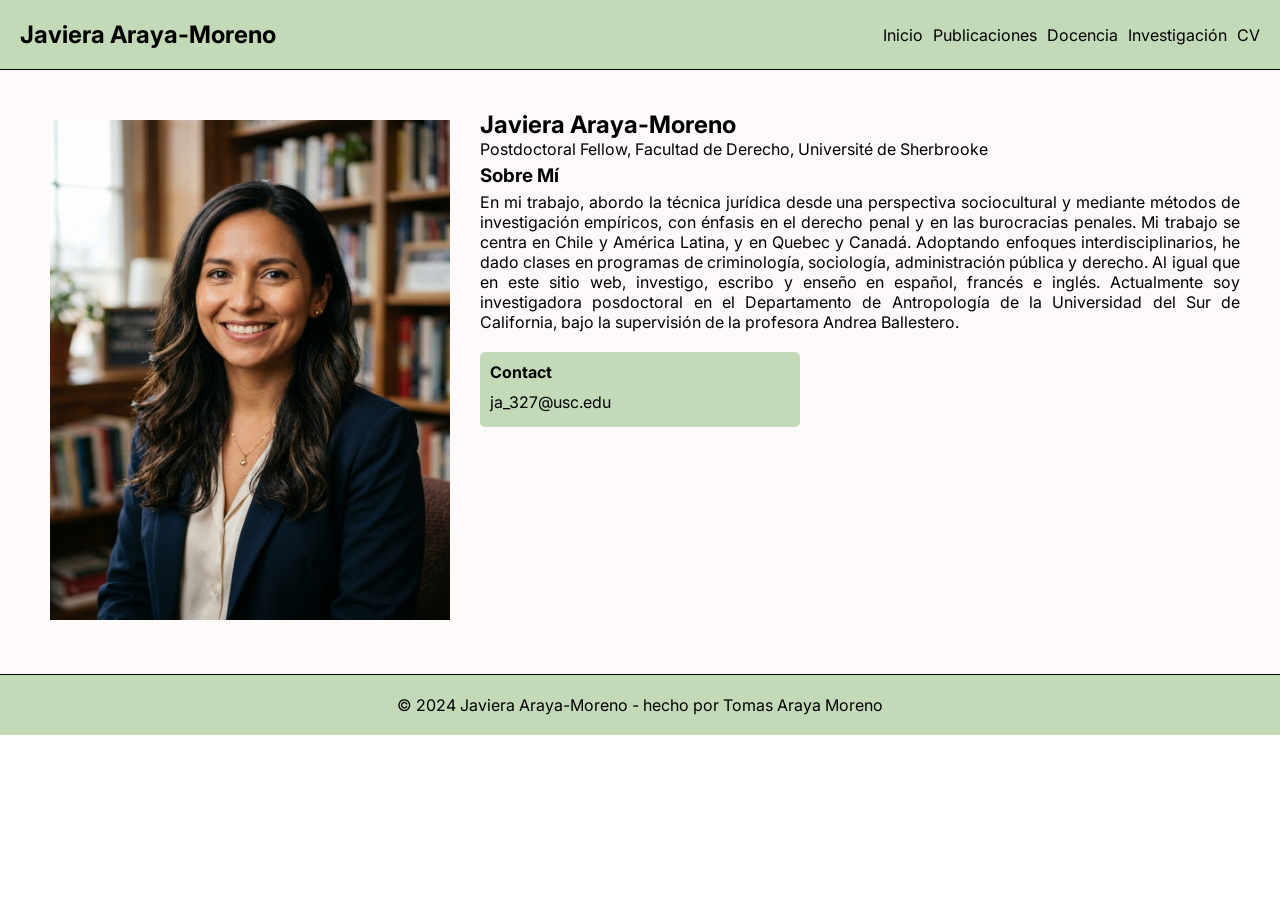
==== index.html @ eb32d202 "Se sube primera version" ====
<!doctype html>
<html lang="es">

<head>
  <meta charset="UTF-8" />
  <meta name="viewport" content="width=device-width, initial-scale=1.0" />
  <link rel="stylesheet" href="styles.css" />
  <title>Javiera Araya-Moreno</title>
</head>

<body>
  <header>
    <nav class="navbar">
      <a href="index.html" class="nav-logo">
        <h2>Javiera Araya-Moreno</h2>
      </a>
      <input type="checkbox" id="nav-toggle" />
      <label class="menu-icon" for="nav-toggle">☰</label>
      <ul class="nav-menu">
        <li class="nav-item">
          <a href="index.html" class="nav-link">Inicio</a>
        </li>
        <li class="nav-item">
          <a href="publications.html" class="nav-link">Publicaciones</a>
        </li>
        <li class="nav-item">
          <a href="teaching.html" class="nav-link">Docencia</a>
        </li>
        <li class="nav-item">
          <a href="research.html" class="nav-link">Investigación</a>
        </li>
        <li class="nav-item">
          <a href="https://drive.google.com/file/d/1hXrnhEDVCk3Q2ZqJuEzyL12JjMLD5XQJ/view?usp=sharing" class="nav-link">CV</a>
        </li>
      </ul>
    </nav>
  </header>
  <main id="main-content">
    <section class="hero" id="home">
      <div class="image-wrap">
        <img src="img/javiera-perfil.jpg" alt="foto perfil de Javiera" class="hero-image" width="400" height="500" />
      </div>
      <div class="bio-wrap">
        <h2 class="hero-title">Javiera Araya-Moreno</h2>
        <p class="role">
          Postdoctoral Fellow, Facultad de Derecho, Université de Sherbrooke
        </p>
        <h3 class="about-me-title">Sobre Mí</h3>
        <p class="bio">
          En mi trabajo, abordo la técnica jurídica desde una perspectiva sociocultural y mediante métodos de investigación empíricos, con énfasis en el derecho penal y en las burocracias penales. Mi trabajo se centra en Chile y América Latina, y en Quebec y Canadá. Adoptando enfoques interdisciplinarios, he dado clases en programas de criminología, sociología, administración pública y derecho. Al igual que en este sitio web, investigo, escribo y enseño en español, francés e inglés. Actualmente soy investigadora posdoctoral en el Departamento de Antropología de la Universidad del Sur de California, bajo la supervisión de la profesora Andrea Ballestero.
        </p>
        <div class="contact-card">
          <h4>Contact</h4>
          <a href="mailto:ja_327@usc.edu">ja_327@usc.edu</a>
        </div>
      </div>
    </section>
  </main>
  <footer>
    <p>&copy; 2024 Javiera Araya-Moreno - hecho por Tomas Araya Moreno</p>
  </footer>
</body>

</html>
---- styles.css ----
@import url('https://fonts.googleapis.com/css2?family=Inter:ital,opsz,wght@0,14..32,100..900;1,14..32,100..900&family=Lato&family=Poppins&display=swap');

* {
    margin: 0;
    padding: 0;
    box-sizing: border-box;
    font-family: 'Inter', sans-serif;
}

:root {
    --clr-menu: #D11A5B;
    --clr-header-bg: #38A3A5;
    --clr-amazonas: #007A48;
    --clr-mint: #C2DAB8;
    --clr-black: #000000;
    --clr-snow: #FFFAFA;
    --clr-azure: #F0FFFF;
}

ul {
    list-style: none;
}

a {
    text-decoration: none;
}

header {
    background: var(--clr-mint);
    border-bottom: 1px solid var(--clr-black);
    position: sticky;
    top: 0;
    z-index: 1000;
}

header .navbar {
    display: flex;
    padding: 20px;
    justify-content: space-between;
    align-items: center;
}

#nav-toggle, .menu-icon {
    display: none;
}

.navbar,
.nav-logo,
.nav-link {
    color: var(--clr-black);
}

.navbar .nav-menu {
    display: flex;
    gap: 10px;
}

.nav-item:hover {
    background: var(--clr-menu);
    color: white;
}

.nav-link:hover {
    color: white;
}

.hero {
    display: flex;
    gap: 20px;
    padding: 40px;
    background: var(--clr-snow);
}


footer {
    background: var(--clr-mint);
    text-align: center;
    padding: 20px;
    border-top: 1px solid var(--clr-black);
    width: 100%;
}

.teaching-footer {
    position: fixed;
    left: 0px;
    bottom: 0px;
}

.areas-exp {
    margin-top: 20px;
}

.areas-exp h4 {
    margin-bottom: 10px;
}

.areas-exp ul {
    display: flex;
    flex-wrap: wrap;
    gap: 10px;
}

.areas-exp li {
    background: var(--clr-mint);
    padding: 5px 10px;
    border-radius: 5px;
}

.contact-card {
    margin-top: 20px;
    background: var(--clr-mint);
    width: 320px;
    padding: 10px;
    border-radius: 5px;
}

.contact-card h4 {
    margin-bottom: 10px;
}

.contact-card a {
    display: block;
    color: var(--clr-black);
    margin-bottom: 5px;
}

.bio {
    margin-bottom: 20px;
    margin-top: 5px;
    text-align: justify;
}

.about-me-title {
    margin-bottom: 5px;
    margin-top: 5px;
}

.publications-title {
    text-align: center;
    margin-top: 20px;
    margin-bottom: 20px;
}

.peer-reviewed-articles-title {
    margin-top: 5px;
    margin-bottom: 5px;
    text-align: center;
}

.peer-reviewed-articles {
    list-style-type: disc;
    padding-left: 20px;
}

.peer-reviewed-article {
    margin: 10px;
    list-style-type: disc;
}

.publications-title {
    margin-top: 20px;
    margin-bottom: 20px;
}

.book-chapters {
    list-style-type: disc;
    padding-left: 20px;
}

.book-chapter-title {
    text-align: center;
    margin-top: 5px;
    margin-bottom: 5px;
}

.book-chapter {   
    margin: 10px;
    list-style-type: disc;
}

.publications-section {
    background: var(--clr-azure);
    padding: 20px;
}

.translation-title {
    margin-top: 5px;
    margin-bottom: 5px;
    text-align: center;
}

.translations {
    list-style-type: disc;
    padding-left: 20px;
}

.translation {
    margin: 10px;
    list-style-type: disc;
}

.book-review-title {
    text-align: center;
    margin-top: 5px;
    margin-bottom: 5px;
}

.book-review-title {
    margin-top: 5px;
    margin-bottom: 5px;
    text-align: center;
}

.book-reviews {
    list-style-type: disc;
    padding-left: 20px;
}

.book-review {
    margin: 10px;
    list-style-type: disc;
}

.other-articles {
    list-style-type: disc;
    padding-left: 20px;
}

.other-article {
    margin: 10px;
    list-style-type: disc;
}

.other-articles-title {
    text-align: center;
    margin-top: 5px;
    margin-bottom: 5px;
}

.research-reports-title {
    text-align: center;
    margin-top: 5px;
    margin-bottom: 5px;
}

.research-reports {
    list-style-type: disc;
    padding-left: 20px;
}

.research-report {
    margin: 10px;
    list-style-type: disc;
}

.teaching-container {
    margin: 10px;
    padding: 20px;
    display: flex;
    flex-direction: column;
    align-items: center;
    text-align: justify;
    position: relative;
    z-index: 1;
}

.teaching-title {
    text-align: center;
    margin-top: 5px;
    margin-bottom: 5px;
}

.teaching-paragraph {
    margin: 10px 0;
}

p.teaching-paragraph {
    font-size: 16px;
}

.teaching-topics {
    padding-left: 20px;
}

.teaching-topic {
    margin: 10px;
}

.research-title {
    text-align: center;
    margin-top: 5px;
    margin-bottom: 5px;
}

.research-container {
    margin: 10px;
    padding: 20px;
    display: flex;
    flex-direction: column;
    align-items: center;
    text-align: justify;
    position: relative;
}

.research-paragraph {
    margin: 10px;
}

.research-topics {
    list-style: decimal;
    padding-left: 20px;
    align-items: center;
}

.research-topic {
    margin: 10px;
    list-style-type: decimal;
    align-items: center;
}

.research-topic-paragraph {
    margin: 10px 0;
}

.image-wrap {
    margin: 10px;
}

@media (max-width: 767px) {
    header .navbar {
        flex-wrap: wrap;
    }

    #nav-toggle {
        display: block;
        position: absolute;
        opacity: 0;
        width: 1px;
        height: 1px;
        overflow: hidden;
    }

    .menu-icon {
        display: block;
        font-size: 1.75rem;
        line-height: 1;
        cursor: pointer;
        padding: 10px;
    }

    #nav-toggle:focus + .menu-icon,
    #nav-toggle:focus-visible + .menu-icon {
        outline: 2px solid var(--clr-menu);
        outline-offset: 2px;
    }

    .navbar .nav-menu {
        display: none;
        width: 100%;
        flex-direction: column;
        gap: 0;
    }

    #nav-toggle:checked ~ .nav-menu {
        display: flex;
    }

    .nav-item {
        width: 100%;
    }

    .nav-link {
        display: block;
        padding: 12px 5px;
    }
}
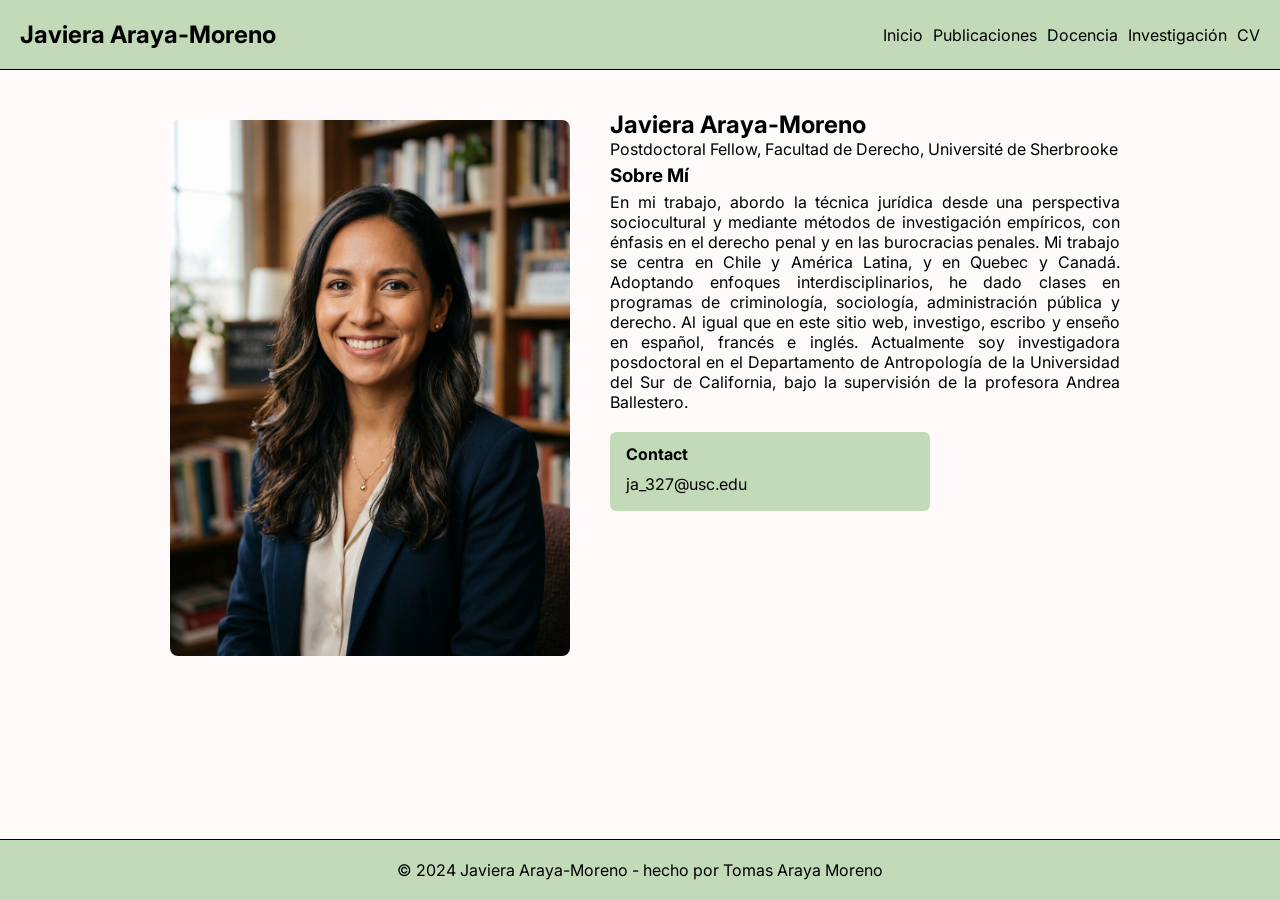
==== commit 47e43daa: "Se agrega favicon al sitio web" ====
--- a/index.html
+++ b/index.html
@@ -5,6 +5,7 @@
   <meta charset="UTF-8" />
   <meta name="viewport" content="width=device-width, initial-scale=1.0" />
   <link rel="stylesheet" href="styles.css" />
+  <link rel="icon" href="img/educacion.png" />
   <title>Javiera Araya-Moreno</title>
 </head>
 
--- a/styles.css
+++ b/styles.css
@@ -5,6 +5,19 @@
     padding: 0;
     box-sizing: border-box;
     font-family: 'Inter', sans-serif;
+}
+
+body {
+    display: flex;
+    flex-direction: column;
+    min-height: 100vh;
+    background: var(--clr-snow);
+    color: var(--clr-black);
+}
+
+main {
+    flex: 1;
+    width: 100%;
 }
 
 :root {
@@ -23,6 +36,21 @@
 
 a {
     text-decoration: none;
+    overflow-wrap: break-word;
+}
+
+p, li {
+    overflow-wrap: break-word;
+}
+
+.peer-reviewed-article a,
+.book-chapter a,
+.translation a,
+.book-review a,
+.other-article a,
+.research-report a {
+    word-break: break-all;
+    overflow-wrap: anywhere;
 }
 
 header {
@@ -55,19 +83,21 @@
     gap: 10px;
 }
 
-.nav-item:hover {
-    background: var(--clr-menu);
-    color: white;
-}
-
 .nav-link:hover {
-    color: white;
+    color: var(--clr-menu);
+}
+
+.nav-logo:hover {
+    color: var(--clr-menu);
 }
 
 .hero {
     display: flex;
-    gap: 20px;
-    padding: 40px;
+    gap: 30px;
+    padding: 40px 20px;
+    max-width: 1000px;
+    margin: 0 auto;
+    width: 100%;
     background: var(--clr-snow);
 }
 
@@ -81,9 +111,7 @@
 }
 
 .teaching-footer {
-    position: fixed;
-    left: 0px;
-    bottom: 0px;
+    position: static;
 }
 
 .areas-exp {
@@ -104,14 +132,18 @@
     background: var(--clr-mint);
     padding: 5px 10px;
     border-radius: 5px;
+    max-width: 100%;
+    overflow-wrap: break-word;
 }
 
 .contact-card {
     margin-top: 20px;
     background: var(--clr-mint);
-    width: 320px;
-    padding: 10px;
-    border-radius: 5px;
+    width: 100%;
+    max-width: 320px;
+    padding: 12px 16px;
+    border-radius: 6px;
+    box-sizing: border-box;
 }
 
 .contact-card h4 {
@@ -180,7 +212,10 @@
 
 .publications-section {
     background: var(--clr-azure);
-    padding: 20px;
+    padding: 30px 20px;
+    max-width: 900px;
+    margin: 0 auto;
+    width: 100%;
 }
 
 .translation-title {
@@ -254,11 +289,12 @@
 }
 
 .teaching-container {
-    margin: 10px;
-    padding: 20px;
+    max-width: 900px;
+    margin: 0 auto;
+    padding: 30px 20px;
+    width: 100%;
     display: flex;
     flex-direction: column;
-    align-items: center;
     text-align: justify;
     position: relative;
     z-index: 1;
@@ -293,11 +329,12 @@
 }
 
 .research-container {
-    margin: 10px;
-    padding: 20px;
+    max-width: 900px;
+    margin: 0 auto;
+    padding: 30px 20px;
+    width: 100%;
     display: flex;
     flex-direction: column;
-    align-items: center;
     text-align: justify;
     position: relative;
 }
@@ -324,6 +361,21 @@
 
 .image-wrap {
     margin: 10px;
+    flex-shrink: 0;
+    max-width: 400px;
+}
+
+.hero-image {
+    max-width: 100%;
+    height: auto;
+    display: block;
+    border-radius: 8px;
+    object-fit: cover;
+}
+
+.bio-wrap {
+    flex: 1;
+    min-width: 0;
 }
 
 @media (max-width: 767px) {
@@ -373,6 +425,68 @@
         display: block;
         padding: 12px 5px;
     }
-}
-
-
+
+    .hero {
+        flex-direction: column;
+        align-items: center;
+        padding: 24px 16px;
+        gap: 20px;
+    }
+
+    .image-wrap {
+        margin: 0 auto;
+        width: 100%;
+        max-width: 280px;
+        display: flex;
+        justify-content: center;
+    }
+
+    .hero-image {
+        max-width: 260px;
+        width: 100%;
+        height: auto;
+    }
+
+    .nav-logo h2 {
+        font-size: clamp(1.1rem, 4.5vw, 1.5rem);
+    }
+
+    .bio,
+    .teaching-container,
+    .research-container,
+    .teaching-paragraph,
+    .research-paragraph,
+    .research-topic-paragraph {
+        text-align: left;
+    }
+
+    .publications-section,
+    .teaching-container,
+    .research-container {
+        padding: 24px 16px;
+    }
+
+    .peer-reviewed-articles,
+    .book-chapters,
+    .translations,
+    .book-reviews,
+    .other-articles,
+    .research-reports,
+    .teaching-topics,
+    .research-topics {
+        padding-left: 20px;
+    }
+
+    .peer-reviewed-article,
+    .book-chapter,
+    .translation,
+    .book-review,
+    .other-article,
+    .research-report,
+    .teaching-topic,
+    .research-topic {
+        margin: 10px 0;
+    }
+}
+
+
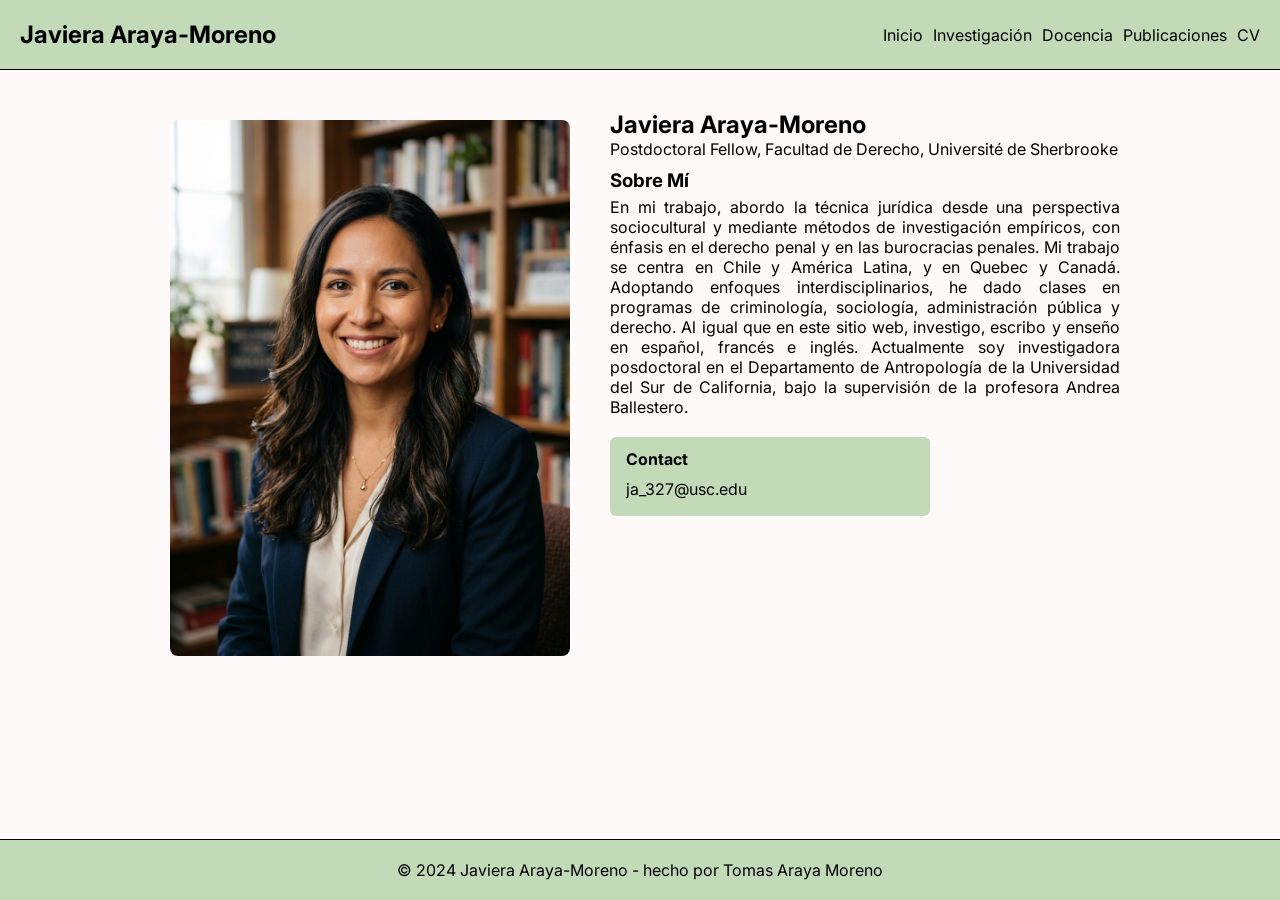
==== commit 98b3e8f9: "Se corrigen los menús" ====
--- a/index.html
+++ b/index.html
@@ -22,16 +22,16 @@
           <a href="index.html" class="nav-link">Inicio</a>
         </li>
         <li class="nav-item">
-          <a href="publications.html" class="nav-link">Publicaciones</a>
+          <a href="research.html" class="nav-link">Investigación</a>
         </li>
         <li class="nav-item">
           <a href="teaching.html" class="nav-link">Docencia</a>
         </li>
         <li class="nav-item">
-          <a href="research.html" class="nav-link">Investigación</a>
+          <a href="publications.html" class="nav-link">Publicaciones</a>
         </li>
         <li class="nav-item">
-          <a href="https://drive.google.com/file/d/1hXrnhEDVCk3Q2ZqJuEzyL12JjMLD5XQJ/view?usp=sharing" class="nav-link">CV</a>
+          <a href="https://drive.google.com/file/d/1hXrnhEDVCk3Q2ZqJuEzyL12JjMLD5XQJ/view?usp=sharing" target="_blank" class="nav-link">CV</a>
         </li>
       </ul>
     </nav>
--- a/styles.css
+++ b/styles.css
@@ -99,6 +99,15 @@
     margin: 0 auto;
     width: 100%;
     background: var(--clr-snow);
+}
+
+.role{
+    margin-bottom: 10px;
+}
+
+.about-me-title {
+    margin-bottom: 15px;
+    margin-top: 15px;
 }
 
 
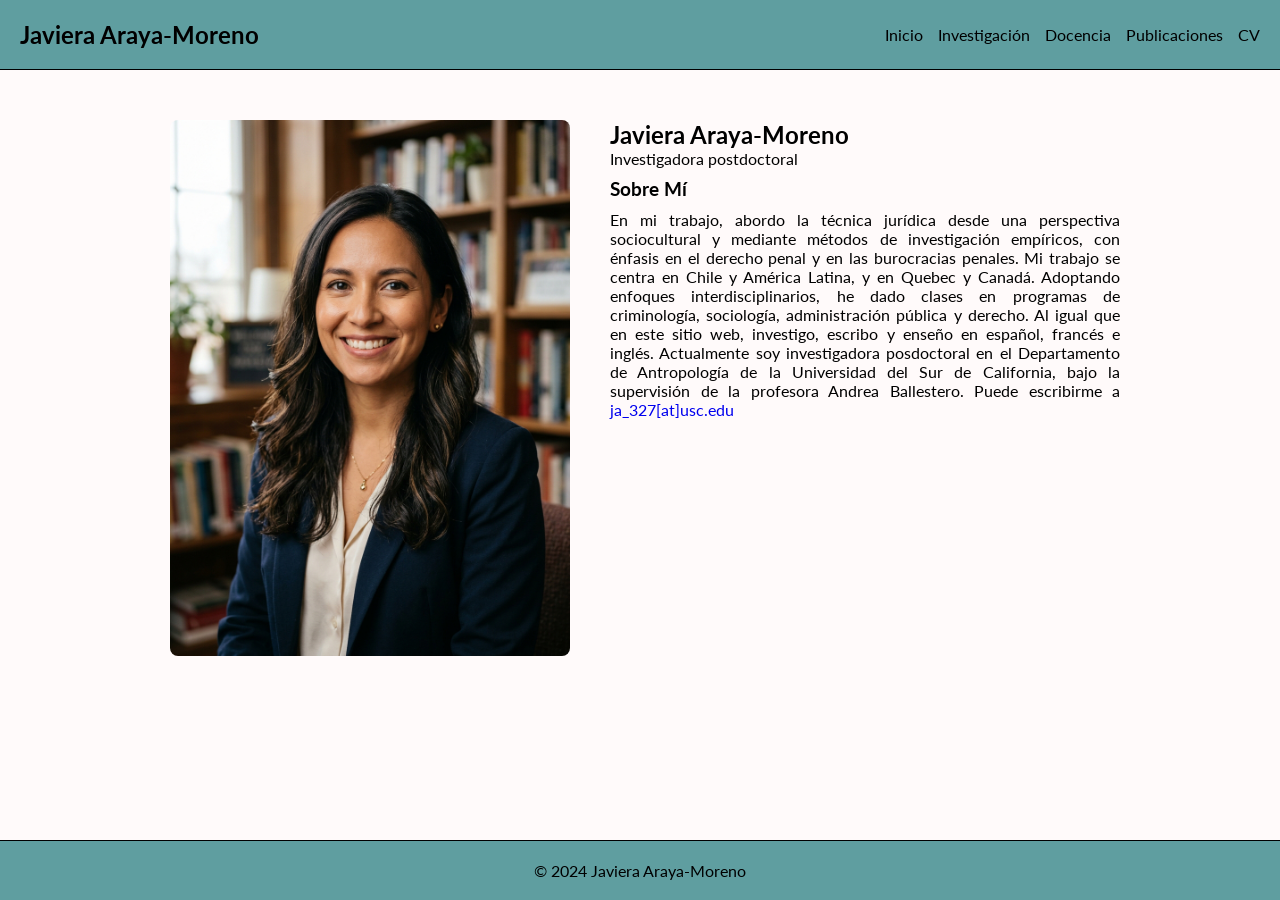
==== commit 7056c96f: "feat: add multimedia assets, improve bio styling, and update publication list" ====
--- a/index.html
+++ b/index.html
@@ -44,21 +44,17 @@
       <div class="bio-wrap">
         <h2 class="hero-title">Javiera Araya-Moreno</h2>
         <p class="role">
-          Postdoctoral Fellow, Facultad de Derecho, Université de Sherbrooke
+          Investigadora postdoctoral
         </p>
         <h3 class="about-me-title">Sobre Mí</h3>
         <p class="bio">
-          En mi trabajo, abordo la técnica jurídica desde una perspectiva sociocultural y mediante métodos de investigación empíricos, con énfasis en el derecho penal y en las burocracias penales. Mi trabajo se centra en Chile y América Latina, y en Quebec y Canadá. Adoptando enfoques interdisciplinarios, he dado clases en programas de criminología, sociología, administración pública y derecho. Al igual que en este sitio web, investigo, escribo y enseño en español, francés e inglés. Actualmente soy investigadora posdoctoral en el Departamento de Antropología de la Universidad del Sur de California, bajo la supervisión de la profesora Andrea Ballestero.
+          En mi trabajo, abordo la técnica jurídica desde una perspectiva sociocultural y mediante métodos de investigación empíricos, con énfasis en el derecho penal y en las burocracias penales. Mi trabajo se centra en Chile y América Latina, y en Quebec y Canadá. Adoptando enfoques interdisciplinarios, he dado clases en programas de criminología, sociología, administración pública y derecho. Al igual que en este sitio web, investigo, escribo y enseño en español, francés e inglés. Actualmente soy investigadora posdoctoral en el Departamento de Antropología de la Universidad del Sur de California, bajo la supervisión de la profesora Andrea Ballestero. Puede escribirme a <a href="mailto:ja_327@usc.edu">ja_327[at]usc.edu</a>
         </p>
-        <div class="contact-card">
-          <h4>Contact</h4>
-          <a href="mailto:ja_327@usc.edu">ja_327@usc.edu</a>
-        </div>
       </div>
     </section>
   </main>
   <footer>
-    <p>&copy; 2024 Javiera Araya-Moreno - hecho por Tomas Araya Moreno</p>
+    <p>&copy; 2024 Javiera Araya-Moreno</p>
   </footer>
 </body>
 
--- a/styles.css
+++ b/styles.css
@@ -1,46 +1,53 @@
-@import url('https://fonts.googleapis.com/css2?family=Inter:ital,opsz,wght@0,14..32,100..900;1,14..32,100..900&family=Lato&family=Poppins&display=swap');
-
+@import url("https://fonts.googleapis.com/css2?family=Lato:ital,wght@0,100;0,300;0,400;0,700;0,900;1,100;1,300;1,400;1,700;1,900&family=Playfair+Display:ital,wght@0,400..900;1,400..900&family=Red+Hat+Display:ital,wght@0,300..900;1,300..900&display=swap");
 * {
-    margin: 0;
-    padding: 0;
-    box-sizing: border-box;
-    font-family: 'Inter', sans-serif;
+  margin: 0;
+  padding: 0;
+  box-sizing: border-box;
+  font-family: "Lato", "Playfair Display", sans-serif;
 }
 
 body {
-    display: flex;
-    flex-direction: column;
-    min-height: 100vh;
-    background: var(--clr-snow);
-    color: var(--clr-black);
+  display: flex;
+  flex-direction: column;
+  min-height: 100vh;
+  background: var(--clr-snow);
+  color: var(--clr-black);
 }
 
 main {
-    flex: 1;
-    width: 100%;
+  flex: 1;
+  width: 100%;
 }
 
 :root {
-    --clr-menu: #D11A5B;
-    --clr-header-bg: #38A3A5;
-    --clr-amazonas: #007A48;
-    --clr-mint: #C2DAB8;
-    --clr-black: #000000;
-    --clr-snow: #FFFAFA;
-    --clr-azure: #F0FFFF;
+  --clr-menu: #d11a5b;
+  --clr-header-bg: #38a3a5;
+  --clr-amazonas: #007a48;
+  --clr-mint: #c2dab8;
+  --clr-black: #000000;
+  --clr-snow: #fffafa;
+  --clr-azure: #f0ffff;
+  --clr-plum: #dda0dd;
+  --clr-blueviolet: #8a2be2;
+  --clr-cadetblue: #5f9ea0;
+  --clr-cadetbluelight: #b0e0e6;
+  --clr-darkslategray: #2f4f4f;
+  --clr-silver: #c0c0c0;
+  --clr-indigo: #4b0082;
 }
 
 ul {
-    list-style: none;
+  list-style: none;
 }
 
 a {
-    text-decoration: none;
-    overflow-wrap: break-word;
-}
-
-p, li {
-    overflow-wrap: break-word;
+  text-decoration: none;
+  overflow-wrap: break-word;
+}
+
+p,
+li {
+  overflow-wrap: break-word;
 }
 
 .peer-reviewed-article a,
@@ -49,453 +56,488 @@
 .book-review a,
 .other-article a,
 .research-report a {
-    word-break: break-all;
-    overflow-wrap: anywhere;
+  word-break: break-all;
+  overflow-wrap: anywhere;
 }
 
 header {
-    background: var(--clr-mint);
-    border-bottom: 1px solid var(--clr-black);
-    position: sticky;
-    top: 0;
-    z-index: 1000;
+  background: var(--clr-cadetblue);
+  border-bottom: 1px solid var(--clr-black);
+  position: sticky;
+  top: 0;
+  z-index: 1000;
 }
 
 header .navbar {
-    display: flex;
-    padding: 20px;
-    justify-content: space-between;
-    align-items: center;
-}
-
-#nav-toggle, .menu-icon {
-    display: none;
+  display: flex;
+  padding: 20px;
+  justify-content: space-between;
+  align-items: center;
+}
+
+#nav-toggle,
+.menu-icon {
+  display: none;
 }
 
 .navbar,
 .nav-logo,
 .nav-link {
-    color: var(--clr-black);
+  color: var(--clr-black);
 }
 
 .navbar .nav-menu {
+  display: flex;
+  gap: 15px;
+}
+
+.nav-link:hover {
+  color: var(--clr-menu);
+}
+
+.nav-logo:hover {
+  color: var(--clr-menu);
+}
+
+.hero {
+  display: flex;
+  gap: 30px;
+  padding: 40px 20px;
+  max-width: 1000px;
+  margin: 0 auto;
+  width: 100%;
+  background: var(--clr-snow);
+}
+
+.role {
+  margin-bottom: 10px;
+}
+
+.about-me-title {
+  margin-bottom: 15px;
+  margin-top: 15px;
+}
+
+footer {
+  background: var(--clr-cadetblue);
+  text-align: center;
+  padding: 20px;
+  border-top: 1px solid var(--clr-black);
+  width: 100%;
+}
+
+.teaching-footer {
+  position: static;
+  color: var(--clr-black);
+}
+
+
+.bio {
+  margin-bottom: 20px;
+  margin-top: 10px;
+  text-align: justify;
+}
+
+.about-me-title {
+  margin-bottom: 5px;
+  margin-top: 5px;
+}
+
+.publications-title {
+  text-align: center;
+  margin-top: 20px;
+  margin-bottom: 20px;
+}
+
+.peer-reviewed-articles-title {
+  margin-top: 5px;
+  margin-bottom: 5px;
+  text-align: center;
+}
+
+.peer-reviewed-articles {
+  list-style-type: none;
+  padding-left: 20px;
+}
+
+.peer-reviewed-article {
+  margin: 10px;
+  list-style-type: none;
+}
+
+.publications-title {
+  margin-top: 20px;
+  margin-bottom: 20px;
+}
+
+.book-chapters {
+  list-style-type: none;
+  padding-left: 20px;
+}
+
+.book-chapter-title {
+  text-align: center;
+  margin-top: 5px;
+  margin-bottom: 5px;
+}
+
+.book-chapter {
+  margin: 10px;
+  list-style-type: none;
+}
+
+.publications-section {
+  padding: 30px 20px;
+  max-width: 900px;
+  margin: 0 auto;
+  width: 100%;
+}
+
+.translation-title {
+  margin-top: 5px;
+  margin-bottom: 5px;
+  text-align: center;
+}
+
+.translations {
+  list-style-type: disc;
+  padding-left: 20px;
+}
+
+.translation {
+  margin: 10px;
+  list-style-type: disc;
+}
+
+.book-review-title {
+  text-align: center;
+  margin-top: 5px;
+  margin-bottom: 5px;
+}
+
+.book-review-title {
+  margin-top: 5px;
+  margin-bottom: 5px;
+  text-align: center;
+}
+
+.book-reviews {
+  list-style-type: none;
+  padding-left: 20px;
+}
+
+.book-review {
+  margin: 10px;
+  list-style-type: none;
+}
+
+.other-articles {
+  list-style-type: none;
+  padding-left: 20px;
+}
+
+.other-article {
+  margin: 10px;
+  list-style-type: none;
+}
+
+.other-articles-title {
+  text-align: center;
+  margin-top: 5px;
+  margin-bottom: 5px;
+}
+
+.research-reports-title {
+  text-align: center;
+  margin-top: 5px;
+  margin-bottom: 5px;
+}
+
+.research-reports {
+  list-style-type: none;
+  padding-left: 20px;
+}
+
+.research-report {
+  margin: 10px;
+  list-style-type: none;
+}
+
+.teaching-container {
+  max-width: 900px;
+  margin: 0 auto;
+  padding: 30px 20px;
+  width: 100%;
+  display: flex;
+  flex-direction: column;
+  text-align: justify;
+  position: relative;
+  z-index: 1;
+}
+
+.teaching-title {
+  text-align: center;
+  margin-top: 5px;
+  margin-bottom: 5px;
+}
+
+.teaching-paragraph {
+  margin: 10px 0;
+}
+
+p.teaching-paragraph {
+  font-size: 16px;
+}
+
+.teaching-card-container {
+  display: flex;
+  gap: 24px;
+  max-width: 1200px;
+  width: 100%;
+  justify-content: center;
+}
+
+.teaching-card {
+  display: flex;
+  flex-direction: column;
+  background-color: var(--clr-cadetblue);
+  border-radius: 12px;
+  overflow: hidden;
+  box-shadow: 0 4px 15px rgba(0, 0, 0, 0.1);
+  transition:
+    transform 0.3s ease,
+    box-shadow 0.3s ease;
+  flex: 1;
+  max-width: 500px;
+}
+.teaching-card-text {
+  margin: 10px;
+  font-size: 16px;
+  text-align: center;
+}
+
+.teaching-card:hover {
+  box-shadow: 0 6px 10px rgba(0, 0, 0, 0.15);
+  transform: translateY(-2px);
+}
+
+.research-title {
+  text-align: center;
+  margin-top: 5px;
+  margin-bottom: 5px;
+}
+
+.research-container {
+  max-width: 900px;
+  margin: 0 auto;
+  padding: 30px 20px;
+  width: 100%;
+  display: flex;
+  flex-direction: column;
+  text-align: justify;
+  position: relative;
+}
+
+.research-paragraph {
+  margin: 10px;
+}
+
+.research-card-container {
+  margin-top: 10px;
+  align-items: center;
+  display: flex;
+  flex-direction: column;
+  gap: 20px;
+}
+
+.research-card {
+  width: 780px;
+  display: flex;
+  flex-direction: column;
+  gap: 10px;
+  background-color: var(--clr-cadetblue);
+  padding: 20px;
+  border-radius: 8px;
+  box-shadow: 0 4px 6px rgba(0, 0, 0, 0.1);
+}
+
+.research-card:hover {
+  box-shadow: 0 6px 10px rgba(0, 0, 0, 0.15);
+  transform: translateY(-2px);
+}
+
+.research-card-image {
+  width: 100%;
+  height: auto;
+  border-radius: 8px; /* Example border radius */
+  object-fit: cover;
+  display: block;
+}
+
+.research-card-content {
+  display: flex;
+  flex-direction: column;
+  gap: 10px;
+}
+
+.research-card-title {
+  font-size: 1.25rem;
+  text-align: center;
+  font-weight: bold;
+  margin: 0;
+}
+
+.research-card-paragraph {
+  margin: 0;
+  font-size: 1rem;
+}
+
+.image-wrap {
+  margin: 10px;
+  flex-shrink: 0;
+  max-width: 400px;
+}
+
+.hero-image {
+  max-width: 100%;
+  height: auto;
+  display: block;
+  border-radius: 8px;
+  object-fit: cover;
+}
+
+.bio-wrap {
+  flex: 1;
+  min-width: 0;
+  margin-top: 10px;
+}
+
+@media (max-width: 767px) {
+  header .navbar {
+    flex-wrap: wrap;
+  }
+
+  #nav-toggle {
+    display: block;
+    position: absolute;
+    opacity: 0;
+    width: 1px;
+    height: 1px;
+    overflow: hidden;
+  }
+
+  .menu-icon {
+    display: block;
+    font-size: 1.75rem;
+    line-height: 1;
+    cursor: pointer;
+    padding: 10px;
+  }
+
+  #nav-toggle:focus + .menu-icon,
+  #nav-toggle:focus-visible + .menu-icon {
+    outline: 2px solid var(--clr-menu);
+    outline-offset: 2px;
+  }
+
+  .navbar .nav-menu {
+    display: none;
+    width: 100%;
+    flex-direction: column;
+    gap: 0;
+  }
+
+  #nav-toggle:checked ~ .nav-menu {
     display: flex;
-    gap: 10px;
-}
-
-.nav-link:hover {
-    color: var(--clr-menu);
-}
-
-.nav-logo:hover {
-    color: var(--clr-menu);
-}
-
-.hero {
-    display: flex;
-    gap: 30px;
-    padding: 40px 20px;
-    max-width: 1000px;
+  }
+
+  .nav-item {
+    width: 100%;
+  }
+
+  .nav-link {
+    display: block;
+    padding: 12px 5px;
+  }
+
+  .hero {
+    flex-direction: column;
+    align-items: center;
+    padding: 24px 16px;
+    gap: 20px;
+  }
+
+  .image-wrap {
     margin: 0 auto;
     width: 100%;
-    background: var(--clr-snow);
-}
-
-.role{
-    margin-bottom: 10px;
-}
-
-.about-me-title {
-    margin-bottom: 15px;
-    margin-top: 15px;
-}
-
-
-footer {
-    background: var(--clr-mint);
-    text-align: center;
-    padding: 20px;
-    border-top: 1px solid var(--clr-black);
+    max-width: 280px;
+    display: flex;
+    justify-content: center;
+  }
+
+  .hero-image {
+    max-width: 260px;
     width: 100%;
-}
-
-.teaching-footer {
-    position: static;
-}
-
-.areas-exp {
-    margin-top: 20px;
-}
-
-.areas-exp h4 {
-    margin-bottom: 10px;
-}
-
-.areas-exp ul {
-    display: flex;
-    flex-wrap: wrap;
-    gap: 10px;
-}
-
-.areas-exp li {
-    background: var(--clr-mint);
-    padding: 5px 10px;
-    border-radius: 5px;
-    max-width: 100%;
-    overflow-wrap: break-word;
-}
-
-.contact-card {
-    margin-top: 20px;
-    background: var(--clr-mint);
-    width: 100%;
-    max-width: 320px;
-    padding: 12px 16px;
-    border-radius: 6px;
-    box-sizing: border-box;
-}
-
-.contact-card h4 {
-    margin-bottom: 10px;
-}
-
-.contact-card a {
-    display: block;
-    color: var(--clr-black);
-    margin-bottom: 5px;
-}
-
-.bio {
-    margin-bottom: 20px;
-    margin-top: 5px;
-    text-align: justify;
-}
-
-.about-me-title {
-    margin-bottom: 5px;
-    margin-top: 5px;
-}
-
-.publications-title {
-    text-align: center;
-    margin-top: 20px;
-    margin-bottom: 20px;
-}
-
-.peer-reviewed-articles-title {
-    margin-top: 5px;
-    margin-bottom: 5px;
-    text-align: center;
-}
-
-.peer-reviewed-articles {
-    list-style-type: disc;
+    height: auto;
+  }
+
+  .nav-logo h2 {
+    font-size: clamp(1.1rem, 4.5vw, 1.5rem);
+  }
+
+  .bio,
+  .teaching-container,
+  .research-container,
+  .teaching-paragraph,
+  .research-paragraph,
+  .research-topic-paragraph {
+    text-align: left;
+  }
+
+  .publications-section,
+  .teaching-container,
+  .research-container {
+    padding: 24px 16px;
+  }
+
+  .peer-reviewed-articles,
+  .book-chapters,
+  .translations,
+  .book-reviews,
+  .other-articles,
+  .research-reports,
+  .teaching-topics,
+  .research-topics {
     padding-left: 20px;
-}
-
-.peer-reviewed-article {
-    margin: 10px;
-    list-style-type: disc;
-}
-
-.publications-title {
-    margin-top: 20px;
-    margin-bottom: 20px;
-}
-
-.book-chapters {
-    list-style-type: disc;
-    padding-left: 20px;
-}
-
-.book-chapter-title {
-    text-align: center;
-    margin-top: 5px;
-    margin-bottom: 5px;
-}
-
-.book-chapter {   
-    margin: 10px;
-    list-style-type: disc;
-}
-
-.publications-section {
-    background: var(--clr-azure);
-    padding: 30px 20px;
-    max-width: 900px;
-    margin: 0 auto;
-    width: 100%;
-}
-
-.translation-title {
-    margin-top: 5px;
-    margin-bottom: 5px;
-    text-align: center;
-}
-
-.translations {
-    list-style-type: disc;
-    padding-left: 20px;
-}
-
-.translation {
-    margin: 10px;
-    list-style-type: disc;
-}
-
-.book-review-title {
-    text-align: center;
-    margin-top: 5px;
-    margin-bottom: 5px;
-}
-
-.book-review-title {
-    margin-top: 5px;
-    margin-bottom: 5px;
-    text-align: center;
-}
-
-.book-reviews {
-    list-style-type: disc;
-    padding-left: 20px;
-}
-
-.book-review {
-    margin: 10px;
-    list-style-type: disc;
-}
-
-.other-articles {
-    list-style-type: disc;
-    padding-left: 20px;
-}
-
-.other-article {
-    margin: 10px;
-    list-style-type: disc;
-}
-
-.other-articles-title {
-    text-align: center;
-    margin-top: 5px;
-    margin-bottom: 5px;
-}
-
-.research-reports-title {
-    text-align: center;
-    margin-top: 5px;
-    margin-bottom: 5px;
-}
-
-.research-reports {
-    list-style-type: disc;
-    padding-left: 20px;
-}
-
-.research-report {
-    margin: 10px;
-    list-style-type: disc;
-}
-
-.teaching-container {
-    max-width: 900px;
-    margin: 0 auto;
-    padding: 30px 20px;
-    width: 100%;
+  }
+
+  .peer-reviewed-article,
+  .book-chapter,
+  .translation,
+  .book-review,
+  .other-article,
+  .research-report,
+  .teaching-topic,
+  .research-topic {
+    margin: 10px 0;
+  }
+}
+
+.publications-card-container {
+    margin-top: 10px;
+    align-items: center;
     display: flex;
     flex-direction: column;
-    text-align: justify;
-    position: relative;
-    z-index: 1;
-}
-
-.teaching-title {
-    text-align: center;
-    margin-top: 5px;
-    margin-bottom: 5px;
-}
-
-.teaching-paragraph {
-    margin: 10px 0;
-}
-
-p.teaching-paragraph {
-    font-size: 16px;
-}
-
-.teaching-topics {
-    padding-left: 20px;
-}
-
-.teaching-topic {
-    margin: 10px;
-}
-
-.research-title {
-    text-align: center;
-    margin-top: 5px;
-    margin-bottom: 5px;
-}
-
-.research-container {
-    max-width: 900px;
-    margin: 0 auto;
-    padding: 30px 20px;
-    width: 100%;
+    gap: 20px;
+  }
+
+  .publication-card {
+    width: 780px;
     display: flex;
     flex-direction: column;
-    text-align: justify;
-    position: relative;
-}
-
-.research-paragraph {
-    margin: 10px;
-}
-
-.research-topics {
-    list-style: decimal;
-    padding-left: 20px;
-    align-items: center;
-}
-
-.research-topic {
-    margin: 10px;
-    list-style-type: decimal;
-    align-items: center;
-}
-
-.research-topic-paragraph {
-    margin: 10px 0;
-}
-
-.image-wrap {
-    margin: 10px;
-    flex-shrink: 0;
-    max-width: 400px;
-}
-
-.hero-image {
-    max-width: 100%;
-    height: auto;
-    display: block;
+    gap: 10px;
+    background-color: var(--clr-cadetblue);
+    padding: 20px;
     border-radius: 8px;
-    object-fit: cover;
-}
-
-.bio-wrap {
-    flex: 1;
-    min-width: 0;
-}
-
-@media (max-width: 767px) {
-    header .navbar {
-        flex-wrap: wrap;
-    }
-
-    #nav-toggle {
-        display: block;
-        position: absolute;
-        opacity: 0;
-        width: 1px;
-        height: 1px;
-        overflow: hidden;
-    }
-
-    .menu-icon {
-        display: block;
-        font-size: 1.75rem;
-        line-height: 1;
-        cursor: pointer;
-        padding: 10px;
-    }
-
-    #nav-toggle:focus + .menu-icon,
-    #nav-toggle:focus-visible + .menu-icon {
-        outline: 2px solid var(--clr-menu);
-        outline-offset: 2px;
-    }
-
-    .navbar .nav-menu {
-        display: none;
-        width: 100%;
-        flex-direction: column;
-        gap: 0;
-    }
-
-    #nav-toggle:checked ~ .nav-menu {
-        display: flex;
-    }
-
-    .nav-item {
-        width: 100%;
-    }
-
-    .nav-link {
-        display: block;
-        padding: 12px 5px;
-    }
-
-    .hero {
-        flex-direction: column;
-        align-items: center;
-        padding: 24px 16px;
-        gap: 20px;
-    }
-
-    .image-wrap {
-        margin: 0 auto;
-        width: 100%;
-        max-width: 280px;
-        display: flex;
-        justify-content: center;
-    }
-
-    .hero-image {
-        max-width: 260px;
-        width: 100%;
-        height: auto;
-    }
-
-    .nav-logo h2 {
-        font-size: clamp(1.1rem, 4.5vw, 1.5rem);
-    }
-
-    .bio,
-    .teaching-container,
-    .research-container,
-    .teaching-paragraph,
-    .research-paragraph,
-    .research-topic-paragraph {
-        text-align: left;
-    }
-
-    .publications-section,
-    .teaching-container,
-    .research-container {
-        padding: 24px 16px;
-    }
-
-    .peer-reviewed-articles,
-    .book-chapters,
-    .translations,
-    .book-reviews,
-    .other-articles,
-    .research-reports,
-    .teaching-topics,
-    .research-topics {
-        padding-left: 20px;
-    }
-
-    .peer-reviewed-article,
-    .book-chapter,
-    .translation,
-    .book-review,
-    .other-article,
-    .research-report,
-    .teaching-topic,
-    .research-topic {
-        margin: 10px 0;
-    }
-}
-
-
+    box-shadow: 0 4px 6px rgba(0, 0, 0, 0.1);
+  }
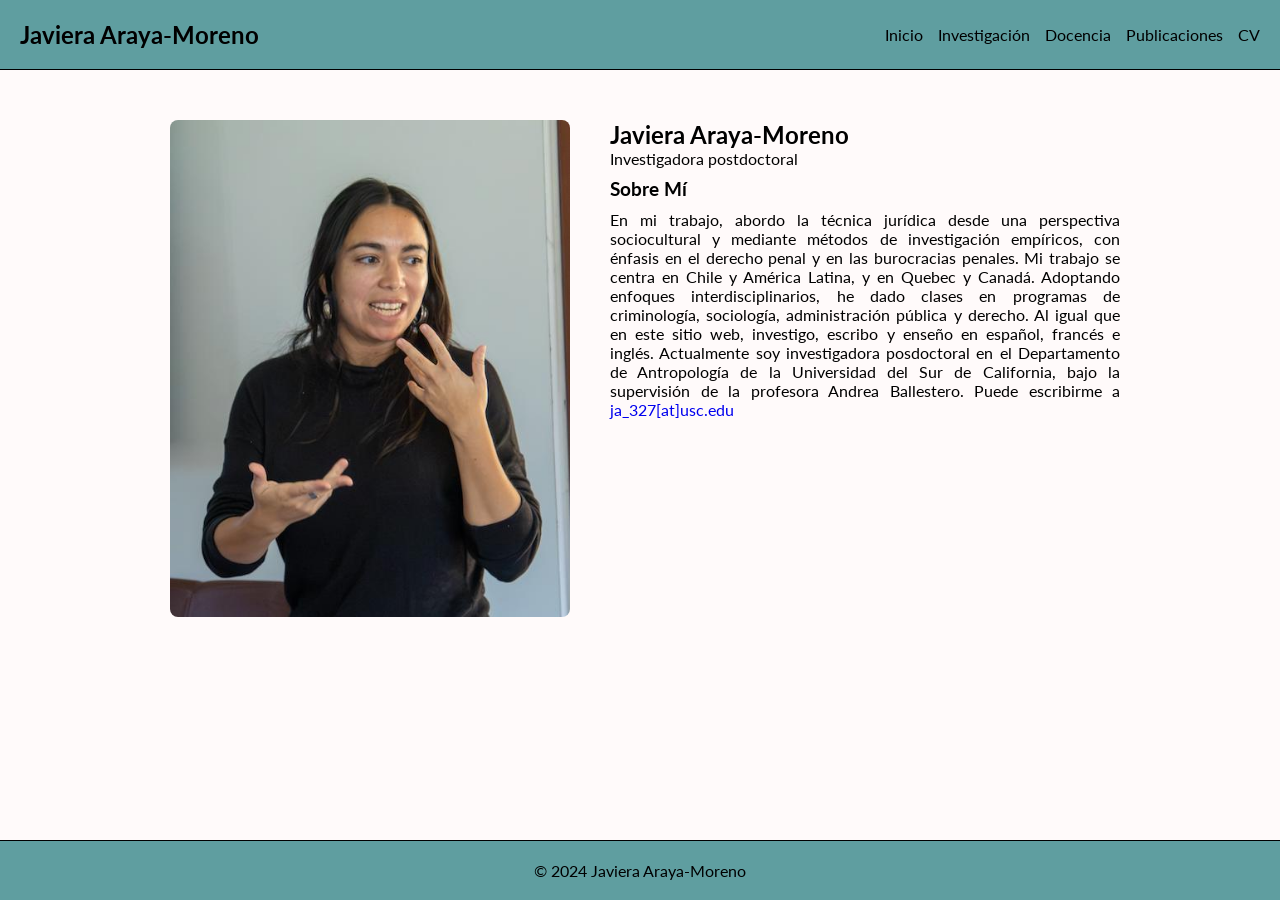
==== commit b832426c: "feat: update SVG assets, add new images, and improve styling for publications and research sections" ====
--- a/index.html
+++ b/index.html
@@ -39,7 +39,7 @@
   <main id="main-content">
     <section class="hero" id="home">
       <div class="image-wrap">
-        <img src="img/javiera-perfil.jpg" alt="foto perfil de Javiera" class="hero-image" width="400" height="500" />
+        <img src="img/javiera_hero.jpeg" alt="foto perfil de Javiera" class="hero-image" width="400" height="500" />
       </div>
       <div class="bio-wrap">
         <h2 class="hero-title">Javiera Araya-Moreno</h2>
--- a/styles.css
+++ b/styles.css
@@ -99,6 +99,19 @@
   color: var(--clr-menu);
 }
 
+.flags {
+  width: 75px;
+  display: flex;
+  align-items: center;
+  justify-content: space-between;
+}
+
+.flags__items {
+  width: 30px; 
+}
+
+
+
 .hero {
   display: flex;
   gap: 30px;
@@ -136,6 +149,10 @@
   margin-bottom: 20px;
   margin-top: 10px;
   text-align: justify;
+}
+
+.bio a {
+  text-decoration: none;
 }
 
 .about-me-title {
@@ -322,15 +339,18 @@
 }
 
 .research-title {
-  text-align: center;
-  margin-top: 5px;
-  margin-bottom: 5px;
-}
+  font-size: 1.75rem;
+  text-align: center;
+  margin-top: 3px;
+  margin-bottom: 5px;
+}
+
+
 
 .research-container {
   max-width: 900px;
   margin: 0 auto;
-  padding: 30px 20px;
+  padding: 10px 20px;
   width: 100%;
   display: flex;
   flex-direction: column;
@@ -368,7 +388,7 @@
 
 .research-card-image {
   width: 100%;
-  height: auto;
+  height: 180px;
   border-radius: 8px; /* Example border radius */
   object-fit: cover;
   display: block;
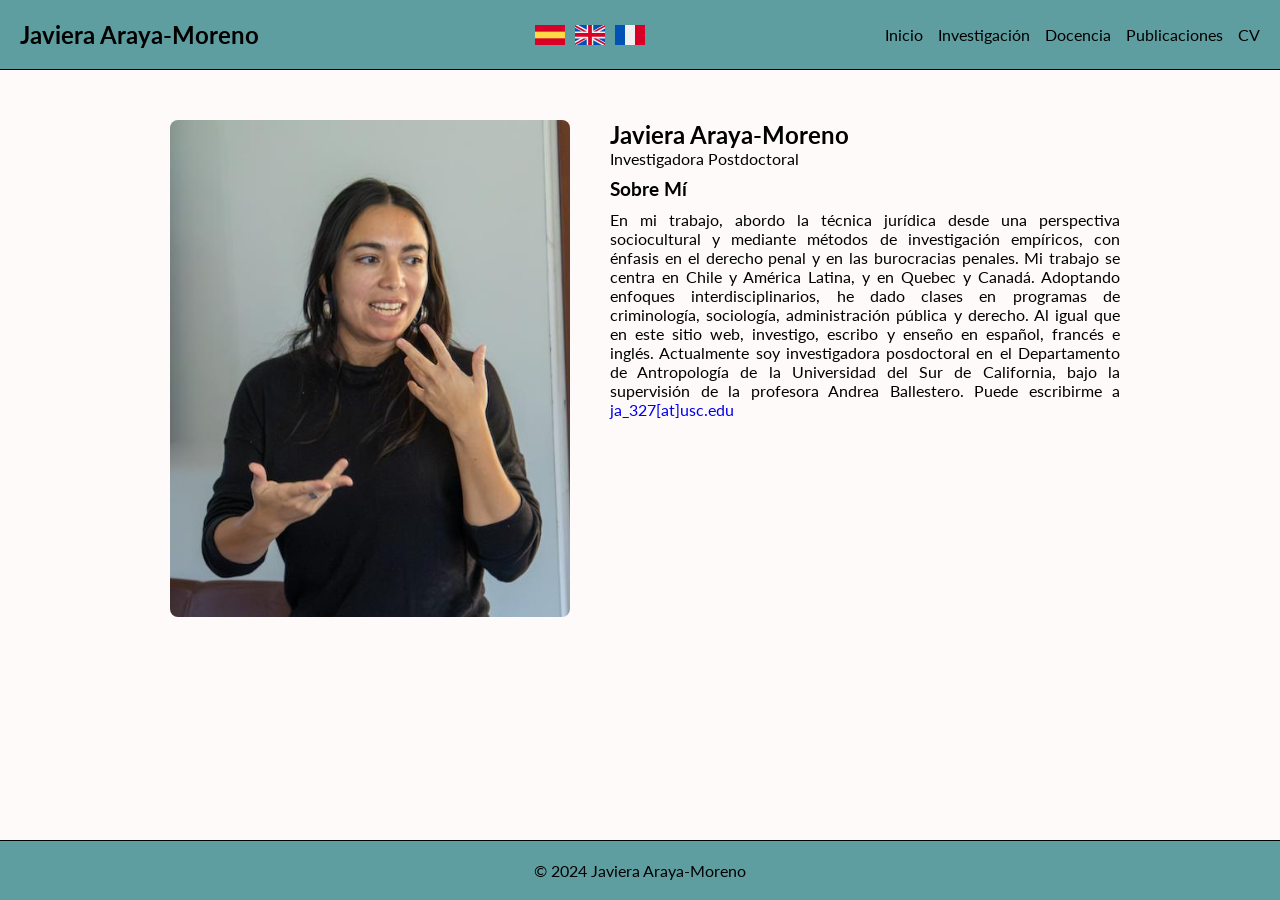
==== commit 53b5c225: "Add multilingual support and correct some mistakes" ====
--- a/index.html
+++ b/index.html
@@ -9,53 +9,78 @@
   <title>Javiera Araya-Moreno</title>
 </head>
 
-<body>
-  <header>
-    <nav class="navbar">
-      <a href="index.html" class="nav-logo">
-        <h2>Javiera Araya-Moreno</h2>
-      </a>
-      <input type="checkbox" id="nav-toggle" />
-      <label class="menu-icon" for="nav-toggle">☰</label>
-      <ul class="nav-menu">
-        <li class="nav-item">
-          <a href="index.html" class="nav-link">Inicio</a>
-        </li>
-        <li class="nav-item">
-          <a href="research.html" class="nav-link">Investigación</a>
-        </li>
-        <li class="nav-item">
-          <a href="teaching.html" class="nav-link">Docencia</a>
-        </li>
-        <li class="nav-item">
-          <a href="publications.html" class="nav-link">Publicaciones</a>
-        </li>
-        <li class="nav-item">
-          <a href="https://drive.google.com/file/d/1hXrnhEDVCk3Q2ZqJuEzyL12JjMLD5XQJ/view?usp=sharing" target="_blank" class="nav-link">CV</a>
-        </li>
-      </ul>
-    </nav>
-  </header>
-  <main id="main-content">
-    <section class="hero" id="home">
-      <div class="image-wrap">
-        <img src="img/javiera_hero.jpeg" alt="foto perfil de Javiera" class="hero-image" width="400" height="500" />
-      </div>
-      <div class="bio-wrap">
-        <h2 class="hero-title">Javiera Araya-Moreno</h2>
-        <p class="role">
-          Investigadora postdoctoral
-        </p>
-        <h3 class="about-me-title">Sobre Mí</h3>
-        <p class="bio">
-          En mi trabajo, abordo la técnica jurídica desde una perspectiva sociocultural y mediante métodos de investigación empíricos, con énfasis en el derecho penal y en las burocracias penales. Mi trabajo se centra en Chile y América Latina, y en Quebec y Canadá. Adoptando enfoques interdisciplinarios, he dado clases en programas de criminología, sociología, administración pública y derecho. Al igual que en este sitio web, investigo, escribo y enseño en español, francés e inglés. Actualmente soy investigadora posdoctoral en el Departamento de Antropología de la Universidad del Sur de California, bajo la supervisión de la profesora Andrea Ballestero. Puede escribirme a <a href="mailto:ja_327@usc.edu">ja_327[at]usc.edu</a>
-        </p>
-      </div>
-    </section>
-  </main>
-  <footer>
-    <p>&copy; 2024 Javiera Araya-Moreno</p>
-  </footer>
-</body>
-
-</html>+  <body>
+    <header>
+      <nav class="navbar">
+        <a href="index.html" class="nav-logo">
+          <h2>Javiera Araya-Moreno</h2>
+        </a>
+        <input type="checkbox" id="nav-toggle" />
+        <label class="menu-icon" for="nav-toggle">☰</label>
+        <div id="flags">
+          <div class="flags__item">
+            <a href="index.html">
+              <img src="/img/spain.svg" alt="ES" class="flags__img" />
+            </a>
+          </div>
+          <div class="flags__item">
+            <a href="index_en.html">
+              <img src="/img/english.svg" alt="EN" class="flags__img" />
+            </a>
+          </div>
+          <div class="flags__item">
+            <a href="index_fr.html">
+              <img src="/img/french.svg" alt="FR" class="flags__img" />
+            </a>
+          </div>
+        </div>
+        <ul class="nav-menu">
+          <li class="nav-item">
+            <a href="index.html" class="nav-link">Inicio</a>
+          </li>
+          <li class="nav-item">
+            <a href="research.html" class="nav-link">Investigación</a>
+          </li>
+          <li class="nav-item">
+            <a href="teaching.html" class="nav-link">Docencia</a>
+          </li>
+          <li class="nav-item">
+            <a href="publications.html" class="nav-link">Publicaciones</a>
+          </li>
+          <li class="nav-item">
+            <a
+              href="https://drive.google.com/file/d/1hXrnhEDVCk3Q2ZqJuEzyL12JjMLD5XQJ/view?usp=sharing"
+              target="_blank"
+              class="nav-link"
+              >CV</a
+            >
+          </li>
+        </ul>
+      </nav>
+    </header>
+    <main id="main-content">
+      <section class="hero" id="home">
+        <div class="image-wrap">
+          <img
+            src="img/javiera_hero.jpeg"
+            alt="profile picture of Javiera"
+            class="hero-image"
+            width="400"
+            height="500"
+          />
+        </div>
+        <div class="bio-wrap">
+          <h2 class="hero-title">Javiera Araya-Moreno</h2>
+          <p class="role">Investigadora Postdoctoral</p>
+          <h3 class="about-me-title">Sobre Mí</h3>
+          <p class="bio">
+            En mi trabajo, abordo la técnica jurídica desde una perspectiva sociocultural y mediante métodos de investigación empíricos, con énfasis en el derecho penal y en las burocracias penales. Mi trabajo se centra en Chile y América Latina, y en Quebec y Canadá. Adoptando enfoques interdisciplinarios, he dado clases en programas de criminología, sociología, administración pública y derecho. Al igual que en este sitio web, investigo, escribo y enseño en español, francés e inglés. Actualmente soy investigadora posdoctoral en el Departamento de Antropología de la Universidad del Sur de California, bajo la supervisión de la profesora Andrea Ballestero. Puede escribirme a <a href="mailto:ja_327@usc.edu" target="_blank">ja_327[at]usc.edu</a>
+          </p>
+        </div>
+      </section>
+    </main>
+    <footer>
+      <p>&copy; 2024 Javiera Araya-Moreno</p>
+    </footer>
+  </body>
+</html>
--- a/styles.css
+++ b/styles.css
@@ -312,6 +312,7 @@
   max-width: 1200px;
   width: 100%;
   justify-content: center;
+  flex-wrap: wrap;
 }
 
 .teaching-card {
@@ -324,9 +325,17 @@
   transition:
     transform 0.3s ease,
     box-shadow 0.3s ease;
-  flex: 1;
+  flex: 1 1 220px;
   max-width: 500px;
 }
+
+.teaching-card-image {
+  width: 100%;
+  height: 180px;
+  object-fit: cover;
+  display: block;
+}
+
 .teaching-card-text {
   margin: 10px;
   font-size: 16px;
@@ -344,8 +353,6 @@
   margin-top: 3px;
   margin-bottom: 5px;
 }
-
-
 
 .research-container {
   max-width: 900px;
@@ -362,56 +369,56 @@
   margin: 10px;
 }
 
-.research-card-container {
-  margin-top: 10px;
+.acordeon-container {
+  width: 100%;
+  margin: 20px auto;
+  border-radius: 12px;
+  overflow: hidden;
+  box-shadow: 0 4px 10px rgba(0, 0, 0, 0.1);
+  font-family: sans-serif;
+}
+
+details {
+  background-color: #f9f9f9;
+  border-bottom: 1px solid #e0e0e0;
+  transition: background-color 0.2s ease;
+}
+
+details:last-child {
+  border-bottom: none;
+}
+
+summary {
+  padding: 15px 20px;
+  font-weight: bold;
+  cursor: pointer;
+  list-style: none;
+  display: flex;
+  justify-content: space-between;
   align-items: center;
-  display: flex;
-  flex-direction: column;
-  gap: 20px;
-}
-
-.research-card {
-  width: 780px;
-  display: flex;
-  flex-direction: column;
-  gap: 10px;
-  background-color: var(--clr-cadetblue);
-  padding: 20px;
-  border-radius: 8px;
-  box-shadow: 0 4px 6px rgba(0, 0, 0, 0.1);
-}
-
-.research-card:hover {
-  box-shadow: 0 6px 10px rgba(0, 0, 0, 0.15);
-  transform: translateY(-2px);
-}
-
-.research-card-image {
-  width: 100%;
-  height: 180px;
-  border-radius: 8px; /* Example border radius */
-  object-fit: cover;
-  display: block;
-}
-
-.research-card-content {
-  display: flex;
-  flex-direction: column;
-  gap: 10px;
-}
-
-.research-card-title {
-  font-size: 1.25rem;
-  text-align: center;
-  font-weight: bold;
+  user-select: none;
+}
+
+summary::-webkit-details-marker {
+  display: none; /* Oculta la flecha por defecto en algunos navegadores */
+}
+
+summary::after {
+  content: '+';
+  font-size: 1.2rem;
+  transition: transform 0.2s ease;
+}
+
+details[open] summary::after {
+  transform: rotate(45deg);
+}
+
+details p {
+  padding: 0 20px 15px 20px;
   margin: 0;
-}
-
-.research-card-paragraph {
-  margin: 0;
-  font-size: 1rem;
-}
-
+  color: #555;
+  line-height: 1.5;
+}
 .image-wrap {
   margin: 10px;
   flex-shrink: 0;
@@ -541,6 +548,22 @@
   .research-topic {
     margin: 10px 0;
   }
+
+  .teaching-card-container {
+    flex-direction: column;
+    align-items: center;
+    gap: 20px;
+  }
+
+  .teaching-card {
+    width: 100%;
+    max-width: 100%;
+    flex: 1 1 auto;
+  }
+
+  .teaching-card-image {
+    height: 200px;
+  }
 }
 
 .publications-card-container {
@@ -561,3 +584,22 @@
     border-radius: 8px;
     box-shadow: 0 4px 6px rgba(0, 0, 0, 0.1);
   }
+
+/* Language Menu */
+
+#flags {
+  width: 75px;
+  display: flex;
+  align-items: center;
+  justify-content: space-between;
+  gap: 10px;
+}
+
+.flags__item {
+  width: 30px;
+}
+
+.flags__img {
+  display: block;
+  cursor: pointer;
+}
